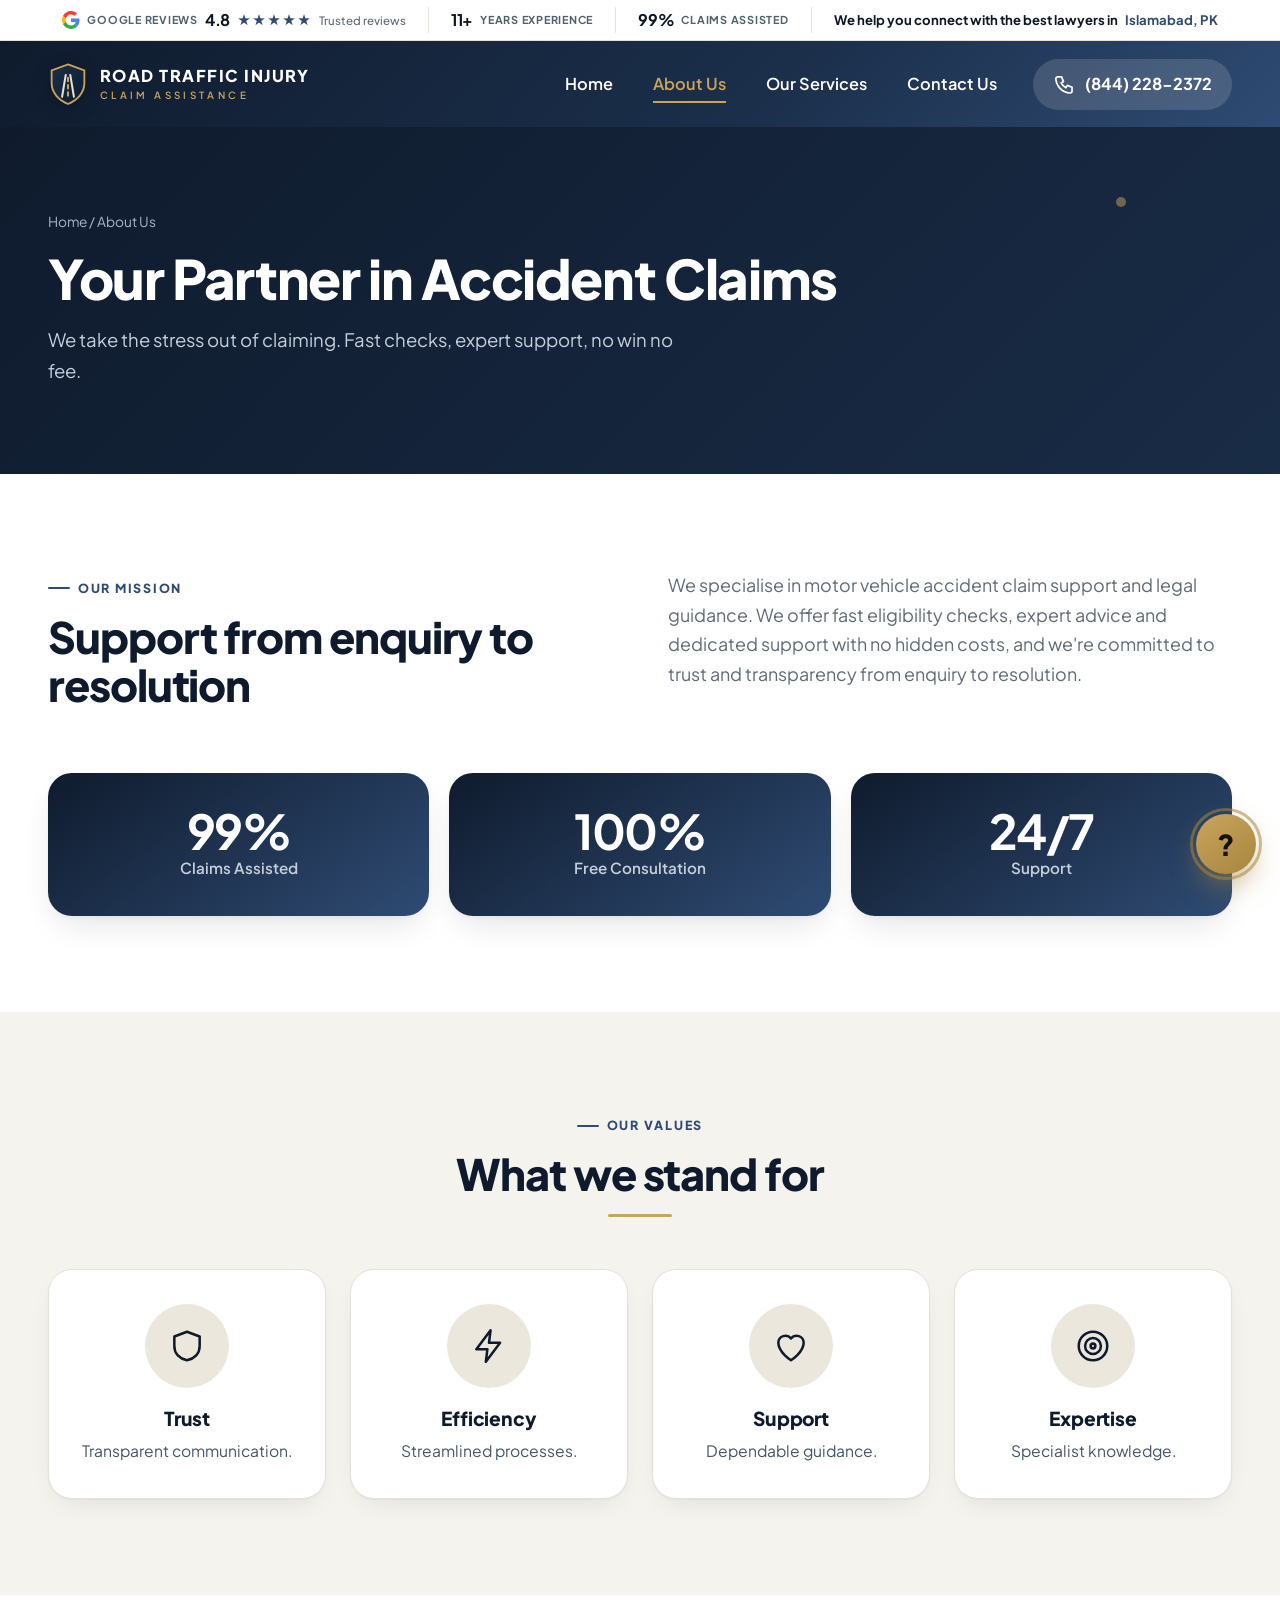
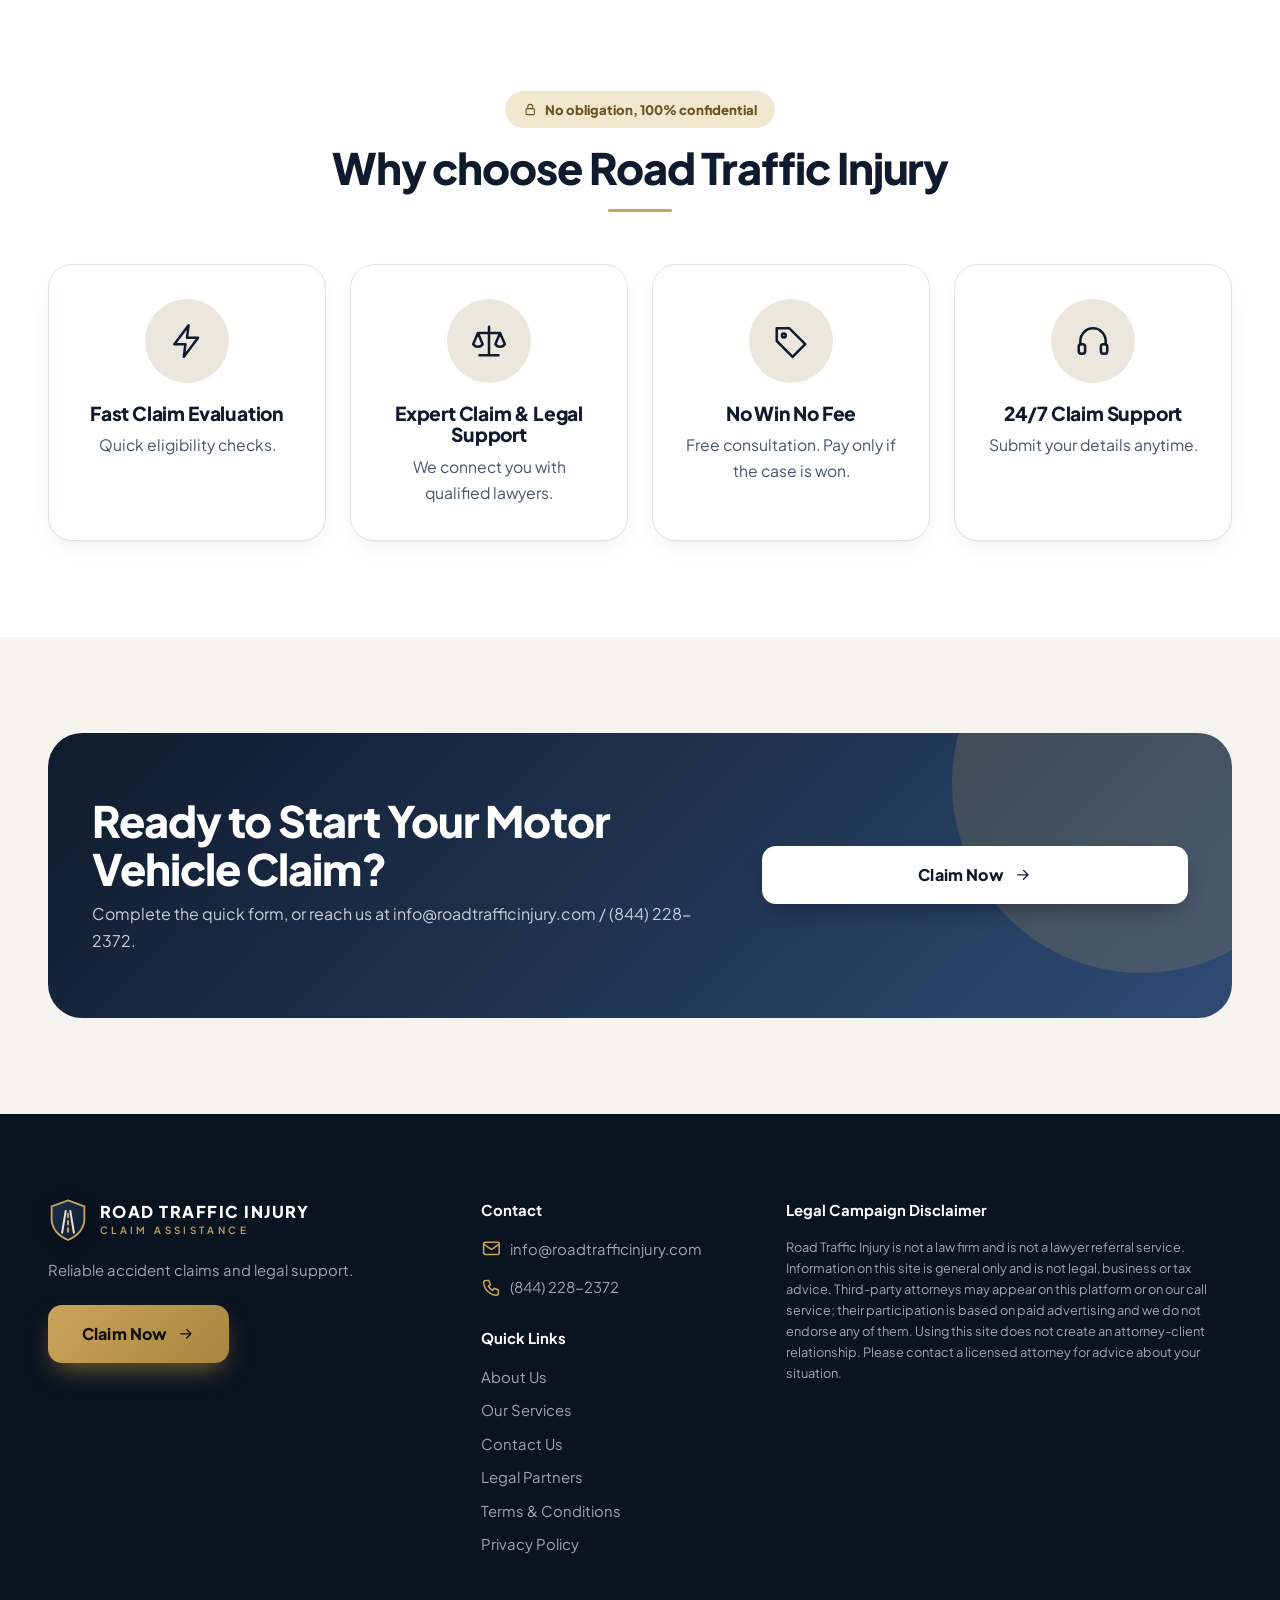
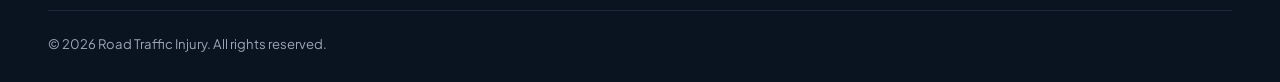
==== about.html @ ff75ed8f "Initial commit: Road Traffic Injury website Static multi-page site (home, claim, about, services, co" ====
<!doctype html>
<html lang="en"><head><meta charset="utf-8"><meta name="viewport" content="width=device-width,initial-scale=1">
<title>About Us - Road Traffic Injury</title><meta name="description" content="Your partner in accident claims."><meta name="theme-color" content="#0f1b2d">
<link rel="preconnect" href="https://fonts.googleapis.com"><link rel="preconnect" href="https://fonts.gstatic.com" crossorigin>
<link href="https://fonts.googleapis.com/css2?family=Plus+Jakarta+Sans:wght@400;500;600;700;800&display=swap" rel="stylesheet">
<link rel="stylesheet" href="assets/style.css">
<script>document.documentElement.classList.add('js')</script>
<script>(function(w,d,s,l,i){w[l]=w[l]||[];w[l].push({'gtm.start':new Date().getTime(),event:'gtm.js'});var f=d.getElementsByTagName(s)[0],j=d.createElement(s),dl=l!='dataLayer'?'&l='+l:'';j.async=true;j.src='https://www.googletagmanager.com/gtm.js?id='+i+dl;f.parentNode.insertBefore(j,f);})(window,document,'script','dataLayer','GTM-N9D2NCFD');</script></head><body>
<noscript><iframe src="https://www.googletagmanager.com/ns.html?id=GTM-N9D2NCFD" height="0" width="0" style="display:none;visibility:hidden"></iframe></noscript>
<div class="sp"></div>
<div class="trust"><div class="wrap"><div class="row">
<span><svg class="g" viewBox="0 0 48 48"><path fill="#EA4335" d="M24 9.5c3.5 0 6.6 1.2 9.1 3.6l6.8-6.8C35.8 2.4 30.3 0 24 0 14.6 0 6.5 5.4 2.6 13.2l7.9 6.1C12.4 13.6 17.7 9.5 24 9.5z"/><path fill="#4285F4" d="M46.5 24.5c0-1.6-.1-3.1-.4-4.5H24v9h12.7c-.6 3-2.3 5.5-4.8 7.2l7.6 5.9c4.4-4.1 7-10.1 7-17.6z"/><path fill="#FBBC05" d="M10.5 28.7c-.5-1.4-.8-3-.8-4.7s.3-3.2.8-4.700l-7.9-6.100C.9 16.400 0 20.100 0 24s.9 7.600 2.600 10.800l7.900-6.100z"/><path fill="#34A853" d="M24 48c6.500 0 11.900-2.100 15.900-5.800l-7.600-5.900c-2.100 1.400-4.900 2.300-8.300 2.300-6.300 0-11.600-4.100-13.500-9.800l-7.900 6.100C6.500 42.600 14.600 48 24 48z"/></svg>Google Reviews <b>4.8</b> <i class="stars">&#9733;&#9733;&#9733;&#9733;&#9733;</i> <small>Trusted reviews</small></span>
<span><b>11+</b> Years Experience</span><span><b>99%</b> Claims Assisted</span>
<span class="loc">We help you connect with the best lawyers in <em>Islamabad, PK</em></span></div></div></div>
<header><div class="wrap nav">
<a class="logo" href="index.html"><svg class="emb" viewBox="0 0 44 48" aria-hidden="true"><defs><linearGradient id="lg" x1="0" y1="0" x2="1" y2="1"><stop offset="0" stop-color="#1b2f4b"/><stop offset="1" stop-color="#0f1b2d"/></linearGradient></defs><path d="M22 2.500L40 9v14c0 11-8 19-18 23C12 42 4 34 4 23V9z" fill="url(#lg)" stroke="#c9a45c" stroke-width="2"/><path d="M15.500 38L19.500 14M28.500 38L24.500 14" stroke="#e8e2d4" stroke-width="2.200" stroke-linecap="round" fill="none"/><path d="M22 37V33M22 29V25M22 21V17" stroke="#c9a45c" stroke-width="2.200" stroke-linecap="round" fill="none"/></svg><span class="lt"><b>ROAD TRAFFIC INJURY</b><small>Claim Assistance</small></span></a>
<button class="burger" aria-label="Menu"><svg class="i" viewBox="0 0 24 24"><path d="M4 7h16M4 12h16M4 17h16"/></svg></button>
<ul class="menu"><li><a href="index.html">Home</a></li><li><a href="about.html" class=active>About Us</a></li><li><a href="services.html">Our Services</a></li><li><a href="contact.html">Contact Us</a></li>
<li><a class="tel" href="tel:+18442282372"><svg class="i " viewBox="0 0 24 24" aria-hidden="true"><path d="M5 4h4l2 5-2.500 1.500a11 11 0 0 0 5 5L15 13l5 2v4a2 2 0 0 1-2 2A16 16 0 0 1 3 6a2 2 0 0 1 2-2z"/></svg>(844) 228-2372</a></li></ul></div></header>
<div class="page-hero"><span class="dot" style="width:10px;height:10px;right:12%;top:20%;animation-delay:2s"></span><div class="wrap"><div class="crumb"><a href="index.html">Home</a> / About Us</div><h1>Your Partner in Accident Claims</h1><p>We take the stress out of claiming. Fast checks, expert support, no win no fee.</p></div></div>
<section><div class="wrap two"><div class="rv rl"><span class="eyebrow">Our Mission</span><h2>Support from enquiry to resolution</h2></div>
<p class="lead rv rr">We specialise in motor vehicle accident claim support and legal guidance. We offer fast eligibility checks, expert advice and dedicated support with no hidden costs, and we're committed to trust and transparency from enquiry to resolution.</p></div>
<div class="wrap"><div class="counters"><div class="rv rz"><b data-n="99" data-s="%">0</b><span>Claims Assisted</span></div><div class="rv rz d1"><b data-n="100" data-s="%">0</b><span>Free Consultation</span></div><div class="rv rz d2"><b data-n="24" data-s="/7">0</b><span>Support</span></div></div></div></section>
<section class="alt"><div class="wrap center"><span class="eyebrow rv">Our Values</span><h2 class="rv">What we stand for</h2><div class="cards c4">
<div class="card rv rz"><div class="ic"><svg class="i " viewBox="0 0 24 24" aria-hidden="true"><path d="M12 3l8 3v6c0 5-3.500 8-8 9-4.500-1-8-4-8-9V6z"/></svg></div><h3>Trust</h3><p>Transparent communication.</p></div><div class="card rv rz d1"><div class="ic"><svg class="i " viewBox="0 0 24 24" aria-hidden="true"><path d="M13 2L4 14h7l-1 8 9-12h-7z"/></svg></div><h3>Efficiency</h3><p>Streamlined processes.</p></div>
<div class="card rv rz d2"><div class="ic"><svg class="i " viewBox="0 0 24 24" aria-hidden="true"><path d="M12 21s-8-5-8-11a4.500 4.500 0 0 1 8-2.800A4.500 4.500 0 0 1 20 10c0 6-8 11-8 11z"/></svg></div><h3>Support</h3><p>Dependable guidance.</p></div><div class="card rv rz d3"><div class="ic"><svg class="i " viewBox="0 0 24 24" aria-hidden="true"><circle cx="12" cy="12" r="9"/><circle cx="12" cy="12" r="5"/><circle cx="12" cy="12" r="1.500"/></svg></div><h3>Expertise</h3><p>Specialist knowledge.</p></div></div></div></section>
<section><div class="wrap center"><span class="tag rv"><svg class="i " viewBox="0 0 24 24" aria-hidden="true"><rect x="5" y="11" width="14" height="10" rx="2"/><path d="M8 11V8a4 4 0 0 1 8 0v3"/></svg>No obligation, 100% confidential</span><h2 class="rv">Why choose Road Traffic Injury</h2><div class="cards c4">
<div class="card rv rz"><div class="ic"><svg class="i " viewBox="0 0 24 24" aria-hidden="true"><path d="M13 2L4 14h7l-1 8 9-12h-7z"/></svg></div><h3>Fast Claim Evaluation</h3><p>Quick eligibility checks.</p></div><div class="card rv rz d1"><div class="ic"><svg class="i " viewBox="0 0 24 24" aria-hidden="true"><path d="M12 3v18M6 21h12M5 7h14M5 7l-3 7a3.500 3.500 0 0 0 6 0zM19 7l-3 7a3.500 3.500 0 0 0 6 0z"/></svg></div><h3>Expert Claim &amp; Legal Support</h3><p>We connect you with qualified lawyers.</p></div>
<div class="card rv rz d2"><div class="ic"><svg class="i " viewBox="0 0 24 24" aria-hidden="true"><path d="M3 12V4h8l10 10-8 8z"/><circle cx="7.500" cy="8.500" r="1.200"/></svg></div><h3>No Win No Fee</h3><p>Free consultation. Pay only if the case is won.</p></div><div class="card rv rz d3"><div class="ic"><svg class="i " viewBox="0 0 24 24" aria-hidden="true"><path d="M4 14v-2a8 8 0 0 1 16 0v2"/><rect x="3" y="14" width="4" height="6" rx="1.500"/><rect x="17" y="14" width="4" height="6" rx="1.500"/></svg></div><h3>24/7 Claim Support</h3><p>Submit your details anytime.</p></div></div></div></section>
<section class="alt"><div class="wrap"><div class="cta rv rz"><div><h2>Ready to Start Your Motor Vehicle Claim?</h2><p>Complete the quick form, or reach us at info@roadtrafficinjury.com / (844) 228-2372.</p></div><div class="acts"><a class="btn" href="claim.html">Claim Now <svg class="i " viewBox="0 0 24 24" aria-hidden="true"><path d="M5 12h14M13 6l6 6-6 6"/></svg></a></div></div></div></section>
<footer><div class="wrap"><div class="fgrid">
<div><a class="logo" href="index.html"><svg class="emb" viewBox="0 0 44 48" aria-hidden="true"><defs><linearGradient id="lg" x1="0" y1="0" x2="1" y2="1"><stop offset="0" stop-color="#1b2f4b"/><stop offset="1" stop-color="#0f1b2d"/></linearGradient></defs><path d="M22 2.500L40 9v14c0 11-8 19-18 23C12 42 4 34 4 23V9z" fill="url(#lg)" stroke="#c9a45c" stroke-width="2"/><path d="M15.500 38L19.500 14M28.500 38L24.500 14" stroke="#e8e2d4" stroke-width="2.200" stroke-linecap="round" fill="none"/><path d="M22 37V33M22 29V25M22 21V17" stroke="#c9a45c" stroke-width="2.200" stroke-linecap="round" fill="none"/></svg><span class="lt"><b>ROAD TRAFFIC INJURY</b><small>Claim Assistance</small></span></a><p style="margin:16px 0 22px;max-width:320px">Reliable accident claims and legal support.</p><a class="btn" href="claim.html">Claim Now <svg class="i " viewBox="0 0 24 24" aria-hidden="true"><path d="M5 12h14M13 6l6 6-6 6"/></svg></a></div>
<div><h4>Contact</h4><ul><li><a href="mailto:info@roadtrafficinjury.com"><svg class="i " viewBox="0 0 24 24" aria-hidden="true"><rect x="3" y="5" width="18" height="14" rx="2"/><path d="M3 7l9 6 9-6"/></svg>info@roadtrafficinjury.com</a></li><li><a href="tel:+18442282372"><svg class="i " viewBox="0 0 24 24" aria-hidden="true"><path d="M5 4h4l2 5-2.500 1.500a11 11 0 0 0 5 5L15 13l5 2v4a2 2 0 0 1-2 2A16 16 0 0 1 3 6a2 2 0 0 1 2-2z"/></svg>(844) 228-2372</a></li></ul>
<h4 style="margin-top:22px">Quick Links</h4><ul><li><a href="about.html">About Us</a></li><li><a href="services.html">Our Services</a></li><li><a href="contact.html">Contact Us</a></li><li><a href="partners.html">Legal Partners</a></li><li><a href="terms.html">Terms &amp; Conditions</a></li><li><a href="privacy.html">Privacy Policy</a></li></ul></div>
<div><h4>Legal Campaign Disclaimer</h4><p class="dtxt">Road Traffic Injury is not a law firm and is not a lawyer referral service. Information on this site is general only and is not legal, business or tax advice. Third-party attorneys may appear on this platform or on our call service; their participation is based on paid advertising and we do not endorse any of them. Using this site does not create an attorney-client relationship. Please contact a licensed attorney for advice about your situation.</p></div>
</div><div class="disc"><span>&copy; 2026 Road Traffic Injury. All rights reserved.</span></div></div></footer>
<div class="fab-menu"><a class="cp" href="tel:+18442282372"><span class="ic"><svg class="i " viewBox="0 0 24 24" aria-hidden="true"><path d="M5 4h4l2 5-2.500 1.500a11 11 0 0 0 5 5L15 13l5 2v4a2 2 0 0 1-2 2A16 16 0 0 1 3 6a2 2 0 0 1 2-2z"/></svg></span>Call us<span class="v">(844) 228-2372</span></a><a class="cp" href="mailto:info@roadtrafficinjury.com"><span class="ic"><svg class="i " viewBox="0 0 24 24" aria-hidden="true"><rect x="3" y="5" width="18" height="14" rx="2"/><path d="M3 7l9 6 9-6"/></svg></span>Email us<span class="v">info@roadtrafficinjury.com</span></a><a class="cp" href="claim.html"><span class="ic"><svg class="i " viewBox="0 0 24 24" aria-hidden="true"><path d="M6 3h8l4 4v14H6z"/><path d="M14 3v4h4M9 12h6M9 16h6"/></svg></span>Claim Form<span class="v">go to claim form</span></a></div>
<button class="fab" aria-label="Help">?</button>
<div class="stickybar"><a href="tel:+18442282372"><svg class="i " viewBox="0 0 24 24" aria-hidden="true"><path d="M5 4h4l2 5-2.500 1.500a11 11 0 0 0 5 5L15 13l5 2v4a2 2 0 0 1-2 2A16 16 0 0 1 3 6a2 2 0 0 1 2-2z"/></svg>Call us</a><a href="mailto:info@roadtrafficinjury.com"><svg class="i " viewBox="0 0 24 24" aria-hidden="true"><rect x="3" y="5" width="18" height="14" rx="2"/><path d="M3 7l9 6 9-6"/></svg>Email us</a><a href="claim.html"><svg class="i " viewBox="0 0 24 24" aria-hidden="true"><path d="M6 3h8l4 4v14H6z"/><path d="M14 3v4h4M9 12h6M9 16h6"/></svg>Claim form</a></div>
<button class="topbtn" aria-label="Back to top"><svg class="i " viewBox="0 0 24 24" aria-hidden="true"><path d="M6 14l6-6 6 6"/></svg></button>
<script src="assets/main.js"></script></body></html>
---- assets/style.css ----
:root{
--g1:#0f1b2d;--g1b:#1b2f4b;--g2:#2f4b73;--g3:#c9a45c;--g4:#f5f3ee;--ink:#0c1625;--text:#26323f;--muted:#5f6b78;--line:#e6e2da;--card:#fff;--pink:#7a2e3f;
--r:24px;--sh:0 2px 4px rgba(12,22,37,.04),0 14px 34px -10px rgba(12,22,37,.14);--sh2:0 4px 8px rgba(12,22,37,.06),0 30px 60px -14px rgba(12,22,37,.28)}
*{box-sizing:border-box;margin:0}
html{scroll-behavior:smooth;overflow-x:hidden}
body{font-family:"Plus Jakarta Sans",system-ui,-apple-system,"Segoe UI",sans-serif;color:var(--text);background:#fff;line-height:1.65;-webkit-font-smoothing:antialiased;overflow-x:hidden}
a{color:inherit;text-decoration:none}
svg.i{width:1.4em;height:1.4em;fill:none;stroke:currentColor;stroke-width:1.8;stroke-linecap:round;stroke-linejoin:round;flex:none}
.wrap{max-width:1240px;margin:auto;padding:0 28px}
h1,h2,h3{color:var(--g1);line-height:1.12;letter-spacing:-.025em;font-weight:800}
h1{font-size:clamp(2.3rem,4.6vw,3.7rem);margin-bottom:16px}
h2{font-size:clamp(1.8rem,3.4vw,2.7rem);margin-bottom:14px}
h3{font-size:1.2rem;margin-bottom:8px;letter-spacing:-.01em}
section{padding:96px 0;position:relative}
.center{text-align:center}
.lead{color:var(--muted);font-size:1.12rem;max-width:660px}.center .lead{margin:0 auto}
.eyebrow{display:inline-flex;align-items:center;gap:8px;font-size:.78rem;font-weight:800;letter-spacing:.14em;text-transform:uppercase;color:var(--g2);margin-bottom:14px}
.eyebrow:before{content:"";width:22px;height:2px;background:currentColor;border-radius:2px}
.hl{background:linear-gradient(90deg,#c9a45c,#efdcae,#c9a45c);background-size:200% 100%;-webkit-background-clip:text;background-clip:text;color:transparent;animation:shm 3.5s linear infinite}
@keyframes shm{to{background-position:-200% 0}}
.alt{background:var(--g4)}
/* buttons */
.btn{position:relative;overflow:hidden;display:inline-flex;align-items:center;justify-content:center;gap:10px;padding:16px 34px;border:0;border-radius:14px;background:linear-gradient(135deg,#c9a45c,#a8863f);color:#14100a;font:inherit;font-weight:800;font-size:1rem;cursor:pointer;transition:.3s;box-shadow:0 12px 26px -8px rgba(168,134,63,.7)}
.btn:before{content:"";position:absolute;top:0;left:-80%;width:50%;height:100%;background:linear-gradient(120deg,transparent,rgba(255,255,255,.45),transparent);transform:skewX(-20deg);transition:.7s}
.btn:hover:before{left:130%}
.btn:hover{transform:translateY(-3px);box-shadow:0 18px 32px -8px rgba(168,134,63,.8)}
.btn svg{width:1.1em;height:1.1em;transition:.25s}.btn:hover svg{transform:translateX(4px)}
.btn-dark{background:var(--g1);box-shadow:0 12px 26px -8px rgba(15,27,45,.7)}
.btn-line{background:transparent;color:#fff;border:1.5px solid rgba(255,255,255,.45);box-shadow:none}
.btn-line:hover{background:rgba(255,255,255,.12);box-shadow:none}
.btn-ghost{background:#fff;color:var(--g1);border:1.5px solid var(--line);box-shadow:none}
.btn-ghost:hover{border-color:var(--g2);box-shadow:none}
/* progress */
.sp{position:fixed;top:0;left:0;height:3px;width:0;background:linear-gradient(90deg,var(--g3),var(--g2));z-index:100}
/* trust bar */
.trust{background:#fff;text-align:center;padding:14px 0 12px;border-bottom:1px solid var(--line)}
.trust .row{display:flex;justify-content:center;align-items:center;gap:28px;flex-wrap:wrap;font-size:.82rem;font-weight:700;letter-spacing:.06em;text-transform:uppercase;color:#52606d}
.trust .row>span{display:inline-flex;align-items:center;gap:9px;padding-right:28px;border-right:1px solid var(--line)}
.trust .row>span:last-child{border:0;padding:0}
.trust b{font-size:1.5rem;color:var(--ink);letter-spacing:-.02em;text-transform:none}
.trust .stars{color:var(--g2);letter-spacing:2px;font-size:.9rem}.trust small{text-transform:none;letter-spacing:0;font-weight:500;color:var(--muted);font-size:.8rem}
.trust .g{width:26px;height:26px}
.trust p{margin-top:8px;font-size:1.15rem;font-weight:800;color:var(--ink)}
.trust p em{font-style:normal;color:var(--g2)}
/* header */
header{position:sticky;top:0;z-index:70;background:linear-gradient(135deg,var(--g1),#1b2f4b 60%,var(--g2));transition:background .35s,box-shadow .35s}
header.sc{background:rgba(255,255,255,.94);backdrop-filter:blur(16px);box-shadow:0 10px 34px -12px rgba(12,22,37,.3)}
.nav{display:flex;align-items:center;justify-content:space-between;height:86px}
.logo{display:flex;align-items:center;gap:12px;color:#fff;font-weight:800;font-size:1.3rem;letter-spacing:-.02em;transition:.3s}
.logo svg.car{width:64px;height:34px;fill:none;stroke:currentColor;stroke-width:2.2;stroke-linecap:round;stroke-linejoin:round}
.logo .bolt{stroke:var(--g3)}
.logo span em{font-style:normal;color:var(--g3);font-weight:600}
header.sc .logo{color:var(--g1)}header.sc .logo span em{color:var(--g2)}header.sc .logo .bolt{stroke:var(--g2)}
.menu{display:flex;align-items:center;gap:8px;list-style:none;padding:0}
.menu a{display:block;padding:10px 16px;border-radius:12px;font-weight:600;font-size:1.02rem;color:#fff;transition:.25s;position:relative}
.menu a:not(.tel):after{content:"";position:absolute;left:16px;right:16px;bottom:5px;height:2px;background:currentColor;transform:scaleX(0);transform-origin:left;transition:.3s}
.menu a:not(.tel):hover:after,.menu a.active:after{transform:scaleX(1)}
.menu a.active{color:var(--g3)}
.menu .tel{display:flex;align-items:center;gap:9px;background:rgba(255,255,255,.14);padding:12px 20px;border-radius:999px;font-weight:700;margin-left:12px}
.menu .tel:hover{background:rgba(255,255,255,.24)}
header.sc .menu a{color:var(--g1)}header.sc .menu a.active{color:var(--g2)}
header.sc .menu .tel{background:linear-gradient(135deg,#c9a45c,#a8863f);color:#14100a;box-shadow:0 8px 18px -6px rgba(168,134,63,.7)}
.burger{display:none;background:rgba(255,255,255,.15);border:0;width:46px;height:46px;border-radius:12px;color:#fff;cursor:pointer}
header.sc .burger{background:var(--g4);color:var(--g1)}
/* hero */
.hero{position:relative;background:linear-gradient(135deg,var(--g1) 0,#1b2f4b 55%,var(--g2) 100%);background-size:200% 200%;animation:gb 14s ease infinite;color:#fff;overflow:hidden;isolation:isolate;padding:56px 0 70px}
@keyframes gb{0%,100%{background-position:0 50%}50%{background-position:100% 50%}}
.hero .grid{display:grid;grid-template-columns:1fr 1fr;gap:30px;align-items:center;min-height:440px}
.dot{position:absolute;border-radius:50%;background:rgba(201,164,92,.5);z-index:-1;animation:fl 9s ease-in-out infinite}
@keyframes fl{0%,100%{transform:translateY(0) scale(1)}50%{transform:translateY(-34px) scale(1.4)}}
.tagp{display:inline-block;background:rgba(201,164,92,.2);color:var(--g3);font-weight:800;font-size:.9rem;letter-spacing:.1em;text-transform:uppercase;padding:11px 24px;border-radius:999px;margin-bottom:28px}
.hero h1{color:#fff}
.hero .sub{font-size:clamp(1.3rem,2.4vw,1.85rem);font-weight:800;margin-bottom:16px}
.hero .para{color:#c5cfdc;font-size:1.18rem;max-width:560px}
.slides{min-height:330px}
.slide{display:none}.slide.on{display:block}
.slide.on .tagp{animation:sl .7s both}.slide.on h1{animation:sl .8s .1s both}.slide.on .sub{animation:sl .8s .22s both}.slide.on .para{animation:sl .8s .34s both}.slide.on .btn{animation:sl .8s .46s both,glow 2.6s 1.4s ease-in-out infinite}
@keyframes glow{0%,100%{box-shadow:0 12px 26px -8px rgba(168,134,63,.6)}50%{box-shadow:0 12px 44px -2px rgba(168,134,63,1)}}
@keyframes sl{from{opacity:0;transform:translateY(30px)}to{opacity:1;transform:none}}
.slide .btn{margin-top:30px}
.dots{display:flex;gap:8px;margin-top:34px}
.dots i{height:6px;width:22px;border-radius:6px;background:rgba(255,255,255,.28);cursor:pointer;transition:.4s}
.dots i.on{width:56px;background:var(--g3)}
.visual{position:relative;display:grid;place-items:center}
.orb{width:100%;aspect-ratio:1;border-radius:50%;overflow:hidden;position:relative;border:5px solid rgba(201,164,92,.45);box-shadow:0 40px 80px -20px rgba(0,0,0,.5);animation:bob 7s ease-in-out infinite;margin-left:auto}
@keyframes bob{0%,100%{transform:translateY(0)}50%{transform:translateY(-14px)}}
.orb img{position:absolute;inset:0;width:100%;height:100%;object-fit:cover;opacity:0;transform:scale(1.15);transition:opacity 1s,transform 7s}
.orb img.on{opacity:1;transform:scale(1)}
.orb:after{content:"";position:absolute;inset:0;background:linear-gradient(135deg,rgba(15,27,45,.3),transparent 60%)}
.contacts{position:absolute;right:-8px;bottom:4%;width:min(82%,350px);display:flex;flex-direction:column;gap:9px;z-index:3;transition:.4s}
.contacts.hide{opacity:0;pointer-events:none}
.cp{font-size:.88rem;display:flex;align-items:center;gap:12px;background:rgba(14,52,46,.78);backdrop-filter:blur(14px);border:1px solid rgba(201,164,92,.25);padding:8px 10px;border-radius:999px;font-weight:700;transition:.3s;animation:ci .7s both}
.cp:nth-child(2){animation-delay:.12s}.cp:nth-child(3){animation-delay:.24s}
@keyframes ci{from{opacity:0;transform:translateX(50px)}to{opacity:1;transform:none}}
.cp:hover{transform:translateX(-8px);background:rgba(14,52,46,.92)}
.cp .ic{width:36px;height:36px;border-radius:50%;background:var(--g2);display:grid;place-items:center;flex:none}
.cp span.v{margin-left:auto;background:rgba(255,255,255,.12);padding:7px 16px;border-radius:999px;font-weight:500;font-size:.74rem;white-space:nowrap}
.fab{position:fixed;right:24px;bottom:26px;z-index:80;width:62px;height:62px;border-radius:50%;border:0;background:linear-gradient(145deg,var(--g2),#a8863f);color:#fff;font:800 1.8rem/1 inherit;cursor:pointer;box-shadow:0 14px 30px -6px rgba(15,27,45,.6);display:grid;place-items:center}
.fab:before{content:"";position:absolute;inset:-7px;border-radius:50%;border:3px solid rgba(201,164,92,.55);animation:pr 2.4s infinite}
@keyframes pr{0%{transform:scale(.9);opacity:1}100%{transform:scale(1.4);opacity:0}}
.fab-menu{position:fixed;right:24px;bottom:104px;z-index:80;display:flex;flex-direction:column;gap:10px;align-items:flex-end;opacity:0;transform:translateY(20px) scale(.95);pointer-events:none;transition:.35s}
.fab-menu.open{opacity:1;transform:none;pointer-events:auto}
.fab-menu a{display:flex;align-items:center;gap:12px;background:#fff;color:var(--g1);font-weight:700;padding:10px 20px 10px 12px;border-radius:999px;box-shadow:var(--sh2);font-size:.92rem}
.fab-menu a .ic{width:38px;height:38px;border-radius:50%;background:var(--g2);color:#fff;display:grid;place-items:center}
.fab-menu a:hover{transform:translateX(-4px)}
/* page hero */
.page-hero{background:linear-gradient(135deg,var(--g1),#1b2f4b 60%,var(--g2));background-size:200% 200%;animation:gb 14s ease infinite;color:#fff;padding:84px 0 88px;position:relative;overflow:hidden;isolation:isolate}
.crumb{font-size:.86rem;color:#a9b6c8;margin-bottom:14px}.crumb a:hover{color:#fff}
.page-hero h1{color:#fff;font-size:clamp(2.1rem,4.6vw,3.4rem);animation:sl .8s both}.page-hero p{color:#c5cfdc;font-size:1.16rem;max-width:660px;animation:sl .8s .15s both}
/* stats */
.counters{display:grid;grid-template-columns:repeat(3,1fr);gap:20px;margin:50px 0 0}
.counters div{background:linear-gradient(145deg,var(--g1),var(--g2));color:#fff;border-radius:var(--r);padding:34px 20px;text-align:center;box-shadow:var(--sh)}
.counters b{display:block;font-size:3rem;line-height:1;letter-spacing:-.03em}
.counters span{color:#c5cfdc;font-weight:600;font-size:.95rem}
/* steps */
.steps{display:grid;grid-template-columns:repeat(3,1fr);gap:28px;margin-top:56px;text-align:left;position:relative}
.steps:before{content:"";position:absolute;top:38px;left:14%;right:14%;height:2px;background:repeating-linear-gradient(90deg,#cdd3dc 0 8px,transparent 8px 16px)}
.step{background:#fff;border:1px solid var(--line);border-radius:var(--r);padding:32px;box-shadow:var(--sh);transition:.35s}
.step:hover{transform:translateY(-8px);box-shadow:var(--sh2)}
.step .n{width:72px;height:72px;border-radius:50%;background:linear-gradient(145deg,var(--g1),var(--g2));color:#fff;display:grid;place-items:center;font-size:1.6rem;font-weight:800;margin-bottom:22px;box-shadow:0 0 0 8px #fff,0 14px 26px -6px rgba(15,27,45,.6);position:relative}
.step:hover .n{animation:pop .5s}
@keyframes pop{50%{transform:scale(1.18) rotate(8deg)}}
.step p{color:var(--muted)}
/* cards */
.cards{display:grid;gap:24px;margin-top:52px}
.c3{grid-template-columns:repeat(3,1fr)}.c4{grid-template-columns:repeat(4,1fr)}.c2{grid-template-columns:repeat(2,1fr)}
.card{background:var(--card);border:1px solid var(--line);border-radius:var(--r);padding:34px 28px;box-shadow:var(--sh);transition:.35s;text-align:center;display:flex;flex-direction:column;align-items:center;position:relative;overflow:hidden}
.card:hover{transform:translateY(-8px);box-shadow:var(--sh2);border-color:#d2c7a8}
.card.hi{background:#f3efe6}
.card .ic{width:84px;height:84px;border-radius:50%;background:#ece7dc;color:var(--g1);display:grid;place-items:center;margin-bottom:20px;transition:.4s}
.card .ic svg{width:38px;height:38px;stroke-width:1.6}
.card .ic img{width:46px;height:46px;object-fit:contain}
.card:hover .ic{background:var(--g1);color:#fff;transform:rotate(-8deg) scale(1.08)}
.card:hover .ic img{filter:brightness(0) invert(1)}
.card p{color:#475569;font-size:.98rem}
.card .btn{margin-top:22px;padding:14px 30px}
.card .go{margin-top:14px;display:inline-flex;align-items:center;gap:6px;font-weight:700;font-size:.9rem;color:var(--g2)}
.card .go svg{width:1em;height:1em;transition:.2s}.card:hover .go svg{transform:translateX(5px)}
.rate{width:96px;height:96px;border-radius:50%;background:radial-gradient(circle at 30% 25%,#ff5c93,var(--pink));color:#fff;display:grid;place-content:center;text-align:center;font-weight:800;line-height:1.05;margin-bottom:20px;box-shadow:0 14px 28px -8px rgba(233,30,99,.6);animation:bob 4s ease-in-out infinite}
.rate b{font-size:1.7rem}.rate small{font-size:.6rem;letter-spacing:.08em}
.lsb{height:84px;margin-bottom:20px;object-fit:contain}
.tag{display:inline-flex;align-items:center;gap:8px;background:#f1e8d0;color:#6a5222;font-weight:800;font-size:.82rem;padding:8px 18px;border-radius:999px;margin-bottom:16px}
.tag svg{width:1.1em;height:1.1em}
/* claim promo */
.promo{display:grid;grid-template-columns:1fr 1fr;gap:56px;align-items:center}
.promo .pic{position:relative}
.promo .pic img{width:100%;border-radius:32px;box-shadow:var(--sh2);display:block}
.promo .pic:before{content:"";position:absolute;inset:22px -22px -22px 22px;border-radius:32px;background:linear-gradient(135deg,var(--g3),var(--g2));z-index:-1;opacity:.6}
.promo ul{list-style:none;padding:0;margin:22px 0 28px}
.promo li{display:flex;gap:12px;align-items:center;margin-bottom:12px;font-weight:600;color:var(--g1)}
.promo li svg{background:var(--g2);color:#fff;border-radius:50%;padding:4px;width:26px;height:26px;stroke-width:3}
/* faq */
.faqgrid{display:grid;grid-template-columns:.8fr 1.2fr;gap:64px;align-items:start}
.faqgrid .side{position:sticky;top:120px}
details{background:#fff;border:1px solid var(--line);border-radius:18px;margin-bottom:12px;padding:0 24px;transition:.3s;box-shadow:var(--sh)}
details[open]{border-color:#d2c7a8;box-shadow:var(--sh2)}
summary{cursor:pointer;font-weight:700;color:var(--g1);padding:22px 0;list-style:none;display:flex;justify-content:space-between;align-items:center;gap:14px}
summary::-webkit-details-marker{display:none}
summary:after{content:"+";flex:none;width:34px;height:34px;border-radius:50%;background:var(--g4);color:var(--g2);display:grid;place-items:center;font-size:1.4rem;font-weight:500;transition:.3s}
details[open] summary:after{content:"–";background:var(--g2);color:#fff;transform:rotate(180deg)}
details p{color:var(--muted);padding-bottom:22px}
/* cta */
.cta{background:linear-gradient(135deg,var(--g1),var(--g2));color:#fff;border-radius:34px;padding:64px 44px;display:grid;grid-template-columns:1.2fr .8fr;gap:30px;align-items:center;position:relative;overflow:hidden}
.cta:before{content:"";position:absolute;width:380px;height:380px;border-radius:50%;background:rgba(201,164,92,.18);right:-100px;top:-140px;animation:fl 10s ease-in-out infinite}
.cta h2{color:#fff;margin-bottom:8px}.cta p{color:#c5cfdc}
.cta .acts{display:flex;flex-direction:column;gap:12px;position:relative}
.cta .line{display:flex;align-items:center;gap:12px;background:rgba(255,255,255,.1);border:1px solid rgba(255,255,255,.2);padding:14px 20px;border-radius:16px;font-weight:700;transition:.3s}
.cta .line:hover{background:rgba(255,255,255,.2);transform:translateX(6px)}
.cta .btn{background:#fff;color:var(--g1);box-shadow:none}
.reviews{background:linear-gradient(90deg,#c9a45c,#b8924a);text-align:center;padding:40px 20px;color:#14100a}
.reviews h2{color:#14100a;margin:0;font-size:clamp(1.4rem,2.8vw,2.1rem)}.reviews p{font-size:.86rem;margin-top:4px;font-weight:600;opacity:.9}
.rstars{display:flex;justify-content:center;gap:5px;margin-bottom:10px}.rstars svg{width:22px;height:22px;fill:#14100a;stroke:none;animation:tw 2s ease-in-out infinite}
.rstars svg:nth-child(2){animation-delay:.2s}.rstars svg:nth-child(3){animation-delay:.4s}.rstars svg:nth-child(4){animation-delay:.6s}.rstars svg:nth-child(5){animation-delay:.8s}
@keyframes tw{50%{transform:scale(1.35) rotate(12deg)}}
/* forms */
.form-card{background:#fff;border-radius:28px;padding:36px;box-shadow:var(--sh2);border:1px solid var(--line)}
.form-card h3{font-size:1.6rem}.form-card .sub{color:var(--muted);font-size:.92rem;margin:6px 0 20px}
.prog{display:flex;gap:8px;margin-bottom:16px}.prog span{flex:1;height:6px;background:var(--line);border-radius:6px;transition:.4s}.prog span.on{background:linear-gradient(90deg,var(--g2),var(--g3))}
.stp{display:none;border:0;padding:0}.stp.on{display:block;animation:sl .45s}
legend{font-weight:800;color:var(--g1);margin-bottom:2px}
.f2{display:grid;grid-template-columns:1fr 1fr;gap:14px}
label.l{display:block;font-size:.8rem;font-weight:700;color:var(--g1);margin:14px 0 6px}
input,select,textarea{width:100%;padding:14px 16px;border:1.5px solid var(--line);border-radius:14px;font:inherit;font-size:.95rem;background:#fbfaf8;color:var(--text);transition:.25s}
input:focus,select:focus,textarea:focus{outline:0;border-color:var(--g2);background:#fff;box-shadow:0 0 0 4px rgba(47,75,115,.15)}
textarea{min-height:96px;resize:vertical}
.yn{display:flex;gap:10px}.yn label{flex:1;position:relative}.yn input{position:absolute;opacity:0}
.yn span{display:block;text-align:center;padding:12px;border:1.5px solid var(--line);border-radius:14px;cursor:pointer;font-weight:700;background:#fbfaf8;transition:.25s}
.yn span:hover{border-color:var(--g2)}
.yn input:checked+span{background:var(--g1);color:#fff;border-color:var(--g1)}
.consent{display:flex;gap:10px;align-items:flex-start;font-size:.72rem;color:var(--muted);margin:18px 0;line-height:1.55}
.consent input{width:auto;margin-top:3px;accent-color:var(--g2)}
.nav2{display:flex;gap:10px;margin-top:20px}.nav2 .btn{flex:1}
.form-card .btn-line{color:var(--g1);border-color:var(--line)}.form-card .btn-line:hover{background:var(--g4)}
.ok{display:none;background:#e6f4e6;border:1px solid #6ee7b7;color:#1f5f2a;padding:14px;border-radius:14px;margin-top:14px;font-weight:700}
.secure{display:flex;align-items:center;gap:8px;justify-content:center;margin-top:16px;font-size:.8rem;color:var(--muted)}
.two{display:grid;grid-template-columns:1fr 1fr;gap:56px;align-items:start}
.info{display:flex;gap:16px;align-items:center;background:var(--card);border:1px solid var(--line);border-radius:20px;padding:20px 24px;margin-bottom:14px;transition:.3s}
.info:hover{transform:translateX(8px);border-color:#d2c7a8;box-shadow:var(--sh)}
.info .ic{width:54px;height:54px;border-radius:50%;background:var(--g2);color:#fff;display:grid;place-items:center;flex:none}
.info small{display:block;color:var(--muted);font-size:.8rem}.info b{color:var(--g1)}
.notice{background:#f8f3e6;border:1px solid #e6d6a8;border-radius:16px;padding:18px 20px;font-size:.86rem;color:#5e4a1c;margin-top:24px}
.prose{max-width:820px}.prose h2{font-size:1.3rem;margin:30px 0 8px}.prose p{color:var(--muted)}
.plist{columns:3;column-gap:28px;list-style:none;padding:0;margin-top:14px}
.plist li{margin-bottom:8px;break-inside:avoid;background:var(--g4);border:1px solid var(--line);border-radius:10px;padding:8px 14px;font-size:.88rem;font-weight:500}
/* footer */
footer{background:#0a1320;color:#9aa7b8;padding:84px 0 28px;font-size:.93rem}
.fgrid{display:grid;grid-template-columns:1.2fr .8fr 1.4fr;gap:50px}
footer .logo{color:#fff}footer h4{color:#fff;margin-bottom:14px}
footer ul{padding:0}footer li{list-style:none;margin-bottom:9px}
footer li a{display:inline-flex;align-items:center;gap:9px}footer a:hover{color:#fff}
footer li svg{color:var(--g3);width:1em;height:1em}
.disc{border-top:1px solid #1c2a3f;margin-top:44px;padding-top:22px;font-size:.82rem}
.dtxt{font-size:.8rem;line-height:1.65}
.stickybar{display:none}
.topbtn{position:fixed;right:24px;bottom:26px;width:44px;height:44px;border-radius:50%;background:var(--g1);color:#fff;border:0;cursor:pointer;display:grid;place-items:center;opacity:0;pointer-events:none;transition:.3s;z-index:60;box-shadow:var(--sh2)}
.topbtn.show{opacity:1;pointer-events:auto}
/* reveal */
.js .rv{opacity:0;transform:translateY(40px);transition:opacity .9s cubic-bezier(.2,.7,.2,1),transform .9s cubic-bezier(.2,.7,.2,1)}
.js .rl{transform:translateX(-60px)}.js .rr{transform:translateX(60px)}.js .rz{transform:scale(.85)}
.js .rv.in{opacity:1;transform:none}
.js .d1{transition-delay:.12s}.js .d2{transition-delay:.24s}.js .d3{transition-delay:.36s}
@media(prefers-reduced-motion:reduce){*{animation:none!important;transition:none!important}.js .rv{opacity:1;transform:none}}
@media(max-width:1020px){
.hero .grid,.two,.fgrid,.faqgrid,.cta,.promo{grid-template-columns:1fr}
.hero .grid{min-height:0}.slides{min-height:0}
.visual{margin-top:20px}.orb{margin:auto;width:min(86%,440px)}
.contacts{position:static;transform:none;width:100%;margin-top:18px}.contacts.hide{display:none}
.faqgrid .side{position:static}
.steps,.c3,.counters{grid-template-columns:1fr}.steps:before{display:none}.c4{grid-template-columns:1fr 1fr}
.plist{columns:2}
.burger{display:grid;place-items:center}
.menu{display:none;position:absolute;top:86px;left:12px;right:12px;background:#fff;border-radius:22px;box-shadow:var(--sh2);flex-direction:column;align-items:stretch;padding:14px;gap:4px}
.menu.open{display:flex}.menu a{color:var(--g1)!important}.menu .tel{margin:6px 0 0;justify-content:center;background:linear-gradient(135deg,#c9a45c,#a8863f)!important;color:#14100a!important}
section{padding:68px 0}.hero{padding:44px 0 64px}
.stickybar{display:flex;position:fixed;bottom:0;left:0;right:0;background:var(--g1);z-index:75}
.stickybar a{flex:1;display:flex;align-items:center;justify-content:center;gap:8px;color:#fff;padding:14px 4px;font-size:.86rem;font-weight:700;border-right:1px solid #26364d}
.stickybar svg{width:1.1em;height:1.1em;color:var(--g3)}
body{padding-bottom:50px}.fab{bottom:66px;width:54px;height:54px}.fab-menu{bottom:130px}.topbtn{bottom:130px;right:30px;display:none}.cta{padding:44px 26px}}
@media(max-width:600px){.c4,.c2,.f2,.plist{grid-template-columns:1fr;columns:1}.trust .row{gap:8px 16px}.trust .row>span{border:0;padding:0}.form-card{padding:26px}.cp span.v{display:none}}
@media(max-width:1020px){.hero .dot{display:none}}

body{animation:pg .8s both}@keyframes pg{from{opacity:0}to{opacity:1}}
.orbwrap{position:relative;width:min(100%,400px);margin-left:auto}
.orbwrap:before{content:"";position:absolute;inset:-20px;border-radius:50%;border:2px dashed rgba(201,164,92,.55);animation:spin 40s linear infinite}
.orbwrap:after{content:"";position:absolute;inset:-44px;border-radius:50%;border:1px solid rgba(255,255,255,.12);animation:spin 70s linear infinite reverse}
@keyframes spin{to{transform:rotate(360deg)}}
.chip{position:absolute;z-index:4;background:#fff;color:var(--g1);font-weight:700;font-size:.82rem;padding:10px 16px;border-radius:14px;box-shadow:var(--sh2);animation:bob 5s ease-in-out infinite}
.chip b{font-size:1.15rem;color:var(--g2);margin-right:4px}
.chip.c1{left:-34px;top:12%}.chip.c2{left:-10px;top:31%;animation-delay:1.5s;background:linear-gradient(135deg,#c9a45c,#a8863f);color:#14100a}
.hero:after{content:"";position:absolute;inset:0;background:radial-gradient(520px circle at var(--mx,70%) var(--my,30%),rgba(201,164,92,.07),transparent 60%);pointer-events:none;z-index:-1}
.marq{background:linear-gradient(90deg,#c9a45c,#b8924a);color:#14100a;overflow:hidden;white-space:nowrap;padding:15px 0;font-weight:800;letter-spacing:.02em}
.marq .mt{display:inline-block;animation:mq 38s linear infinite}
.marq:hover .mt{animation-play-state:paused}
.marq span{display:inline-block;padding:0 28px}.marq span:after{content:"\2726";margin-left:56px;opacity:.6}
@keyframes mq{to{transform:translateX(-50%)}}
.logo .bolt{animation:fk 2.6s infinite}@keyframes fk{0%,86%,100%{opacity:1}90%{opacity:.2}94%{opacity:1}97%{opacity:.3}}
.logo:hover svg.car{animation:drive .7s}@keyframes drive{40%{transform:translateX(8px)}100%{transform:none}}
.js .steps:before{transform:scaleX(0);transform-origin:left;transition:transform 1.6s .3s cubic-bezier(.2,.7,.2,1)}
.js .steps.in:before{transform:scaleX(1)}
details[open] p{animation:sl .45s}
.counters div{transition:.35s}.counters div:hover{transform:translateY(-6px) scale(1.03);box-shadow:var(--sh2)}
footer li a{transition:.25s}footer li a:hover{transform:translateX(5px)}
.eyebrow:before{transition:width .8s}.js .rv:not(.in) .eyebrow:before{width:0}
.card.tilt{transition:transform .12s ease-out,box-shadow .35s,border-color .35s}
.card:hover .ic svg{animation:wig .6s}@keyframes wig{30%{transform:scale(1.2) rotate(-8deg)}60%{transform:scale(1.1) rotate(6deg)}}
.fab{position:fixed;right:24px;bottom:26px;z-index:80;width:60px;height:60px;border-radius:50%;border:0;background:linear-gradient(145deg,#c9a45c,#a8863f);color:#14100a;font-family:inherit;font-weight:800;font-size:1.8rem;line-height:1;cursor:pointer;box-shadow:0 14px 30px -6px rgba(168,134,63,.7);display:grid;place-items:center;transition:transform .3s}
.fab:hover{transform:scale(1.08) rotate(8deg)}
.fab:before{content:"";position:absolute;inset:-6px;border-radius:50%;border:3px solid rgba(168,134,63,.55);animation:pr 2.4s infinite}
@keyframes pr{0%{transform:scale(.9);opacity:1}100%{transform:scale(1.45);opacity:0}}
.fab-menu{position:fixed;right:24px;bottom:100px;z-index:80;display:flex;flex-direction:column;gap:10px;align-items:flex-end;opacity:0;transform:translateY(20px) scale(.95);pointer-events:none;transition:.35s}
.fab-menu.open{opacity:1;transform:none;pointer-events:auto}
.fab-menu a{display:flex;align-items:center;gap:12px;background:#fff;color:var(--g1);font-weight:700;padding:10px 20px 10px 12px;border-radius:999px;box-shadow:var(--sh2);font-size:.92rem;transition:.25s}
.fab-menu a .ic{width:38px;height:38px;border-radius:50%;background:var(--g2);color:#fff;display:grid;place-items:center}
.fab-menu a:hover{transform:translateX(-5px)}
.fab-menu.open a{animation:ci .45s both}.fab-menu.open a:nth-child(2){animation-delay:.07s}.fab-menu.open a:nth-child(3){animation-delay:.14s}
.topbtn{right:100px!important;bottom:36px!important}
@media(max-width:1020px){.fab{bottom:66px;width:54px;height:54px}.fab-menu{bottom:130px;right:24px}.topbtn{display:none}.orbwrap{margin:auto;width:min(86%,400px)}.chip{display:none}.orbwrap:after{display:none}}

.fab-menu{gap:10px;width:min(340px,calc(100vw - 32px))}
.fab-menu .cp{font-size:.9rem;padding:8px 10px;background:rgba(15,27,45,.94);color:#fff;border:1px solid rgba(201,164,92,.3);box-shadow:var(--sh2);animation:none;border-radius:999px;transform:none}
.fab-menu .cp:hover{background:#0a2342;transform:translateX(-6px)}
.fab-menu .cp .ic{width:36px;height:36px;background:var(--g2);color:#fff}
.fab-menu .cp .v{font-size:.74rem}
.fab-menu.open .cp{animation:ci .45s both}.fab-menu.open .cp:nth-child(2){animation-delay:.08s}.fab-menu.open .cp:nth-child(3){animation-delay:.16s}

.types{background:#14233a;padding:84px 0}
.types h2{color:#fff;margin-bottom:60px}
.tgrid{display:grid;grid-template-columns:repeat(4,1fr);gap:56px 24px;text-align:left}
.ti{display:flex;align-items:center;gap:20px;color:#fff;font-weight:700;font-size:1.3rem;line-height:1.25;justify-content:center;transition:.3s;cursor:default}
.ti img{width:80px;height:80px;object-fit:contain;filter:brightness(0) invert(1);transition:.4s;flex:none}
.ti:hover{color:var(--g3)}
.ti:hover img{transform:translateY(-6px) scale(1.12) rotate(-4deg);filter:brightness(0) invert(1) drop-shadow(0 8px 14px rgba(201,164,92,.5))}
@media(max-width:1020px){.tgrid{grid-template-columns:repeat(2,1fr);gap:40px 16px}.ti{font-size:1.1rem}.ti img{width:64px;height:64px}}
@media(max-width:520px){.tgrid{grid-template-columns:1fr}.ti{justify-content:flex-start;padding-left:20px}}

/* refined polish */
h2.rv:after{display:none}
.center>h2.rv:after{display:block;content:"";width:0;height:3px;border-radius:3px;background:var(--g3);margin:16px auto 0;transition:width .9s .35s cubic-bezier(.2,.7,.2,1)}
.center>h2.rv.in:after{width:64px}
.types h2.rv:after{background:var(--g3)}
.step .n:after{content:"";position:absolute;inset:-8px;border-radius:50%;border:2px solid rgba(47,75,115,.35);animation:pr 3s infinite}
.btn{letter-spacing:.01em}
.btn-dark{background:var(--g1)}
.js .pgo{opacity:0;transition:opacity .25s}
.sp{background:linear-gradient(90deg,#c9a45c,#a8863f)}
.card,.step,details,.info,.form-card{box-shadow:0 1px 2px rgba(12,22,37,.04),0 10px 28px -12px rgba(12,22,37,.12)}
.hero .btn,.cta .btn{box-shadow:0 10px 24px -10px rgba(0,0,0,.45)}
.card .ic{background:#ece7dc}
.card .ic svg{color:var(--g1)}
.promo li svg{background:var(--g1)}
.trust em{color:var(--g2)}
@media(prefers-reduced-motion:reduce){.step .n:after{display:none}}

/* compact top bar */
.trust{padding:7px 0}
.trust .row{gap:6px 22px;font-size:.68rem;letter-spacing:.07em}
.trust .row>span{gap:7px;padding-right:22px}
.trust b{font-size:1rem}
.trust .g{width:18px;height:18px}
.trust small{font-size:.72rem}
.trust .loc{text-transform:none;letter-spacing:0;font-size:.82rem;font-weight:700;color:var(--ink)}
.trust .loc em{font-style:normal;color:var(--g2)}
.trust p{display:none}
/* professional logo */
.logo{gap:12px}
.logo svg.emb{width:40px;height:44px;flex:none;filter:drop-shadow(0 4px 8px rgba(0,0,0,.25));transition:transform .5s cubic-bezier(.2,.7,.2,1)}
.logo:hover svg.emb{transform:translateY(-2px) scale(1.06)}
.logo .lt{display:flex;flex-direction:column;line-height:1}
.logo .lt b{font-size:1.02rem;font-weight:800;letter-spacing:.09em;color:inherit}
.logo .lt small{font-size:.62rem;font-weight:600;letter-spacing:.34em;text-transform:uppercase;color:var(--g3);margin-top:6px}
header.sc .logo .lt small{color:#8a6d2f}
.logo svg.car{display:none}
@media(max-width:600px){.trust .row>span{border:0;padding:0}.logo .lt b{font-size:.9rem;letter-spacing:.06em}.logo .lt small{letter-spacing:.24em}}
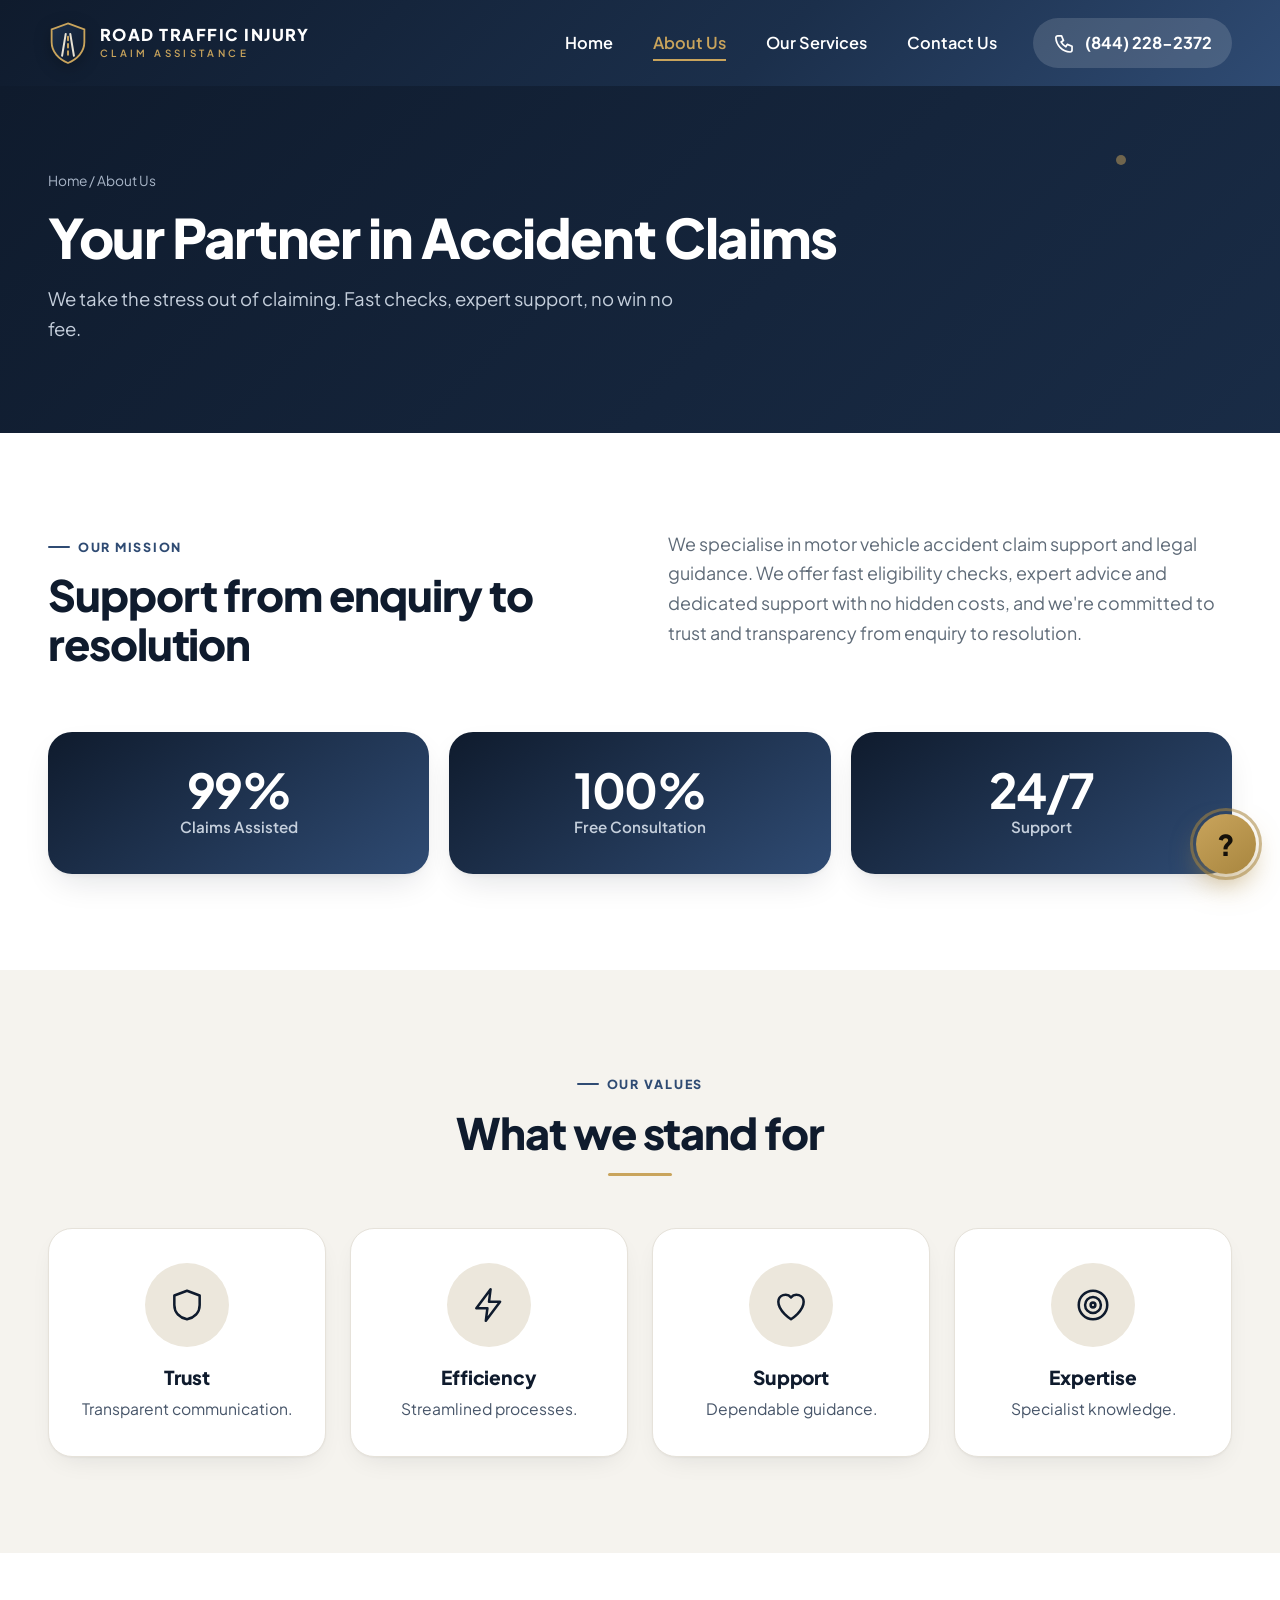
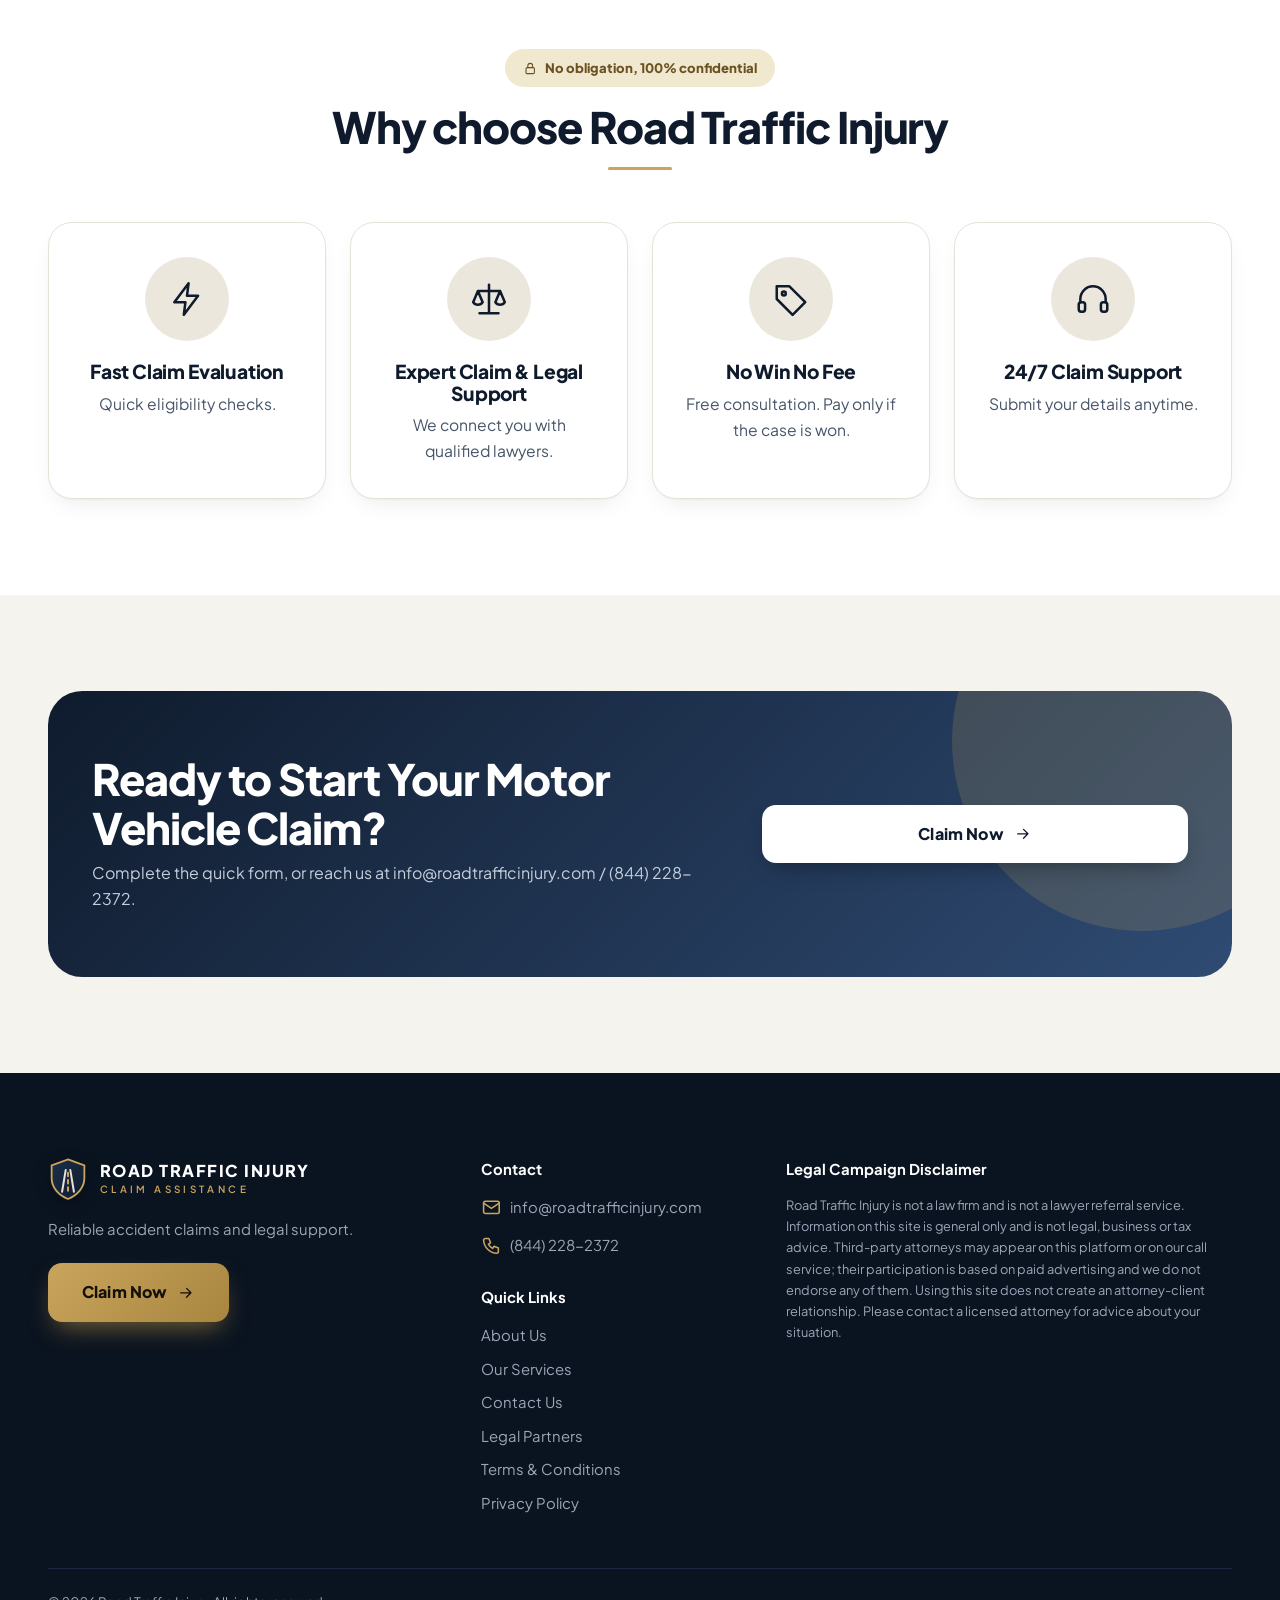
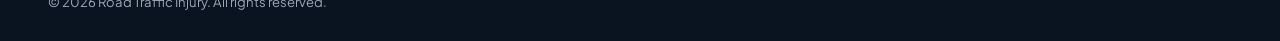
==== commit c6c911ce: "Remove top trust bar from all pages Co-Authored-By: Claude Sonnet 5.5 <noreply@anthropic.com>" ====
--- a/about.html
+++ b/about.html
@@ -8,10 +8,6 @@
 <script>(function(w,d,s,l,i){w[l]=w[l]||[];w[l].push({'gtm.start':new Date().getTime(),event:'gtm.js'});var f=d.getElementsByTagName(s)[0],j=d.createElement(s),dl=l!='dataLayer'?'&l='+l:'';j.async=true;j.src='https://www.googletagmanager.com/gtm.js?id='+i+dl;f.parentNode.insertBefore(j,f);})(window,document,'script','dataLayer','GTM-N9D2NCFD');</script></head><body>
 <noscript><iframe src="https://www.googletagmanager.com/ns.html?id=GTM-N9D2NCFD" height="0" width="0" style="display:none;visibility:hidden"></iframe></noscript>
 <div class="sp"></div>
-<div class="trust"><div class="wrap"><div class="row">
-<span><svg class="g" viewBox="0 0 48 48"><path fill="#EA4335" d="M24 9.5c3.5 0 6.6 1.2 9.1 3.6l6.8-6.8C35.8 2.4 30.3 0 24 0 14.6 0 6.5 5.4 2.6 13.2l7.9 6.1C12.4 13.6 17.7 9.5 24 9.5z"/><path fill="#4285F4" d="M46.5 24.5c0-1.6-.1-3.1-.4-4.5H24v9h12.7c-.6 3-2.3 5.5-4.8 7.2l7.6 5.9c4.4-4.1 7-10.1 7-17.6z"/><path fill="#FBBC05" d="M10.5 28.7c-.5-1.4-.8-3-.8-4.7s.3-3.2.8-4.700l-7.9-6.100C.9 16.400 0 20.100 0 24s.9 7.600 2.600 10.800l7.900-6.100z"/><path fill="#34A853" d="M24 48c6.500 0 11.900-2.100 15.900-5.800l-7.600-5.900c-2.100 1.400-4.900 2.300-8.300 2.300-6.300 0-11.600-4.100-13.500-9.800l-7.900 6.100C6.500 42.600 14.600 48 24 48z"/></svg>Google Reviews <b>4.8</b> <i class="stars">&#9733;&#9733;&#9733;&#9733;&#9733;</i> <small>Trusted reviews</small></span>
-<span><b>11+</b> Years Experience</span><span><b>99%</b> Claims Assisted</span>
-<span class="loc">We help you connect with the best lawyers in <em>Islamabad, PK</em></span></div></div></div>
 <header><div class="wrap nav">
 <a class="logo" href="index.html"><svg class="emb" viewBox="0 0 44 48" aria-hidden="true"><defs><linearGradient id="lg" x1="0" y1="0" x2="1" y2="1"><stop offset="0" stop-color="#1b2f4b"/><stop offset="1" stop-color="#0f1b2d"/></linearGradient></defs><path d="M22 2.500L40 9v14c0 11-8 19-18 23C12 42 4 34 4 23V9z" fill="url(#lg)" stroke="#c9a45c" stroke-width="2"/><path d="M15.500 38L19.500 14M28.500 38L24.500 14" stroke="#e8e2d4" stroke-width="2.200" stroke-linecap="round" fill="none"/><path d="M22 37V33M22 29V25M22 21V17" stroke="#c9a45c" stroke-width="2.200" stroke-linecap="round" fill="none"/></svg><span class="lt"><b>ROAD TRAFFIC INJURY</b><small>Claim Assistance</small></span></a>
 <button class="burger" aria-label="Menu"><svg class="i" viewBox="0 0 24 24"><path d="M4 7h16M4 12h16M4 17h16"/></svg></button>
